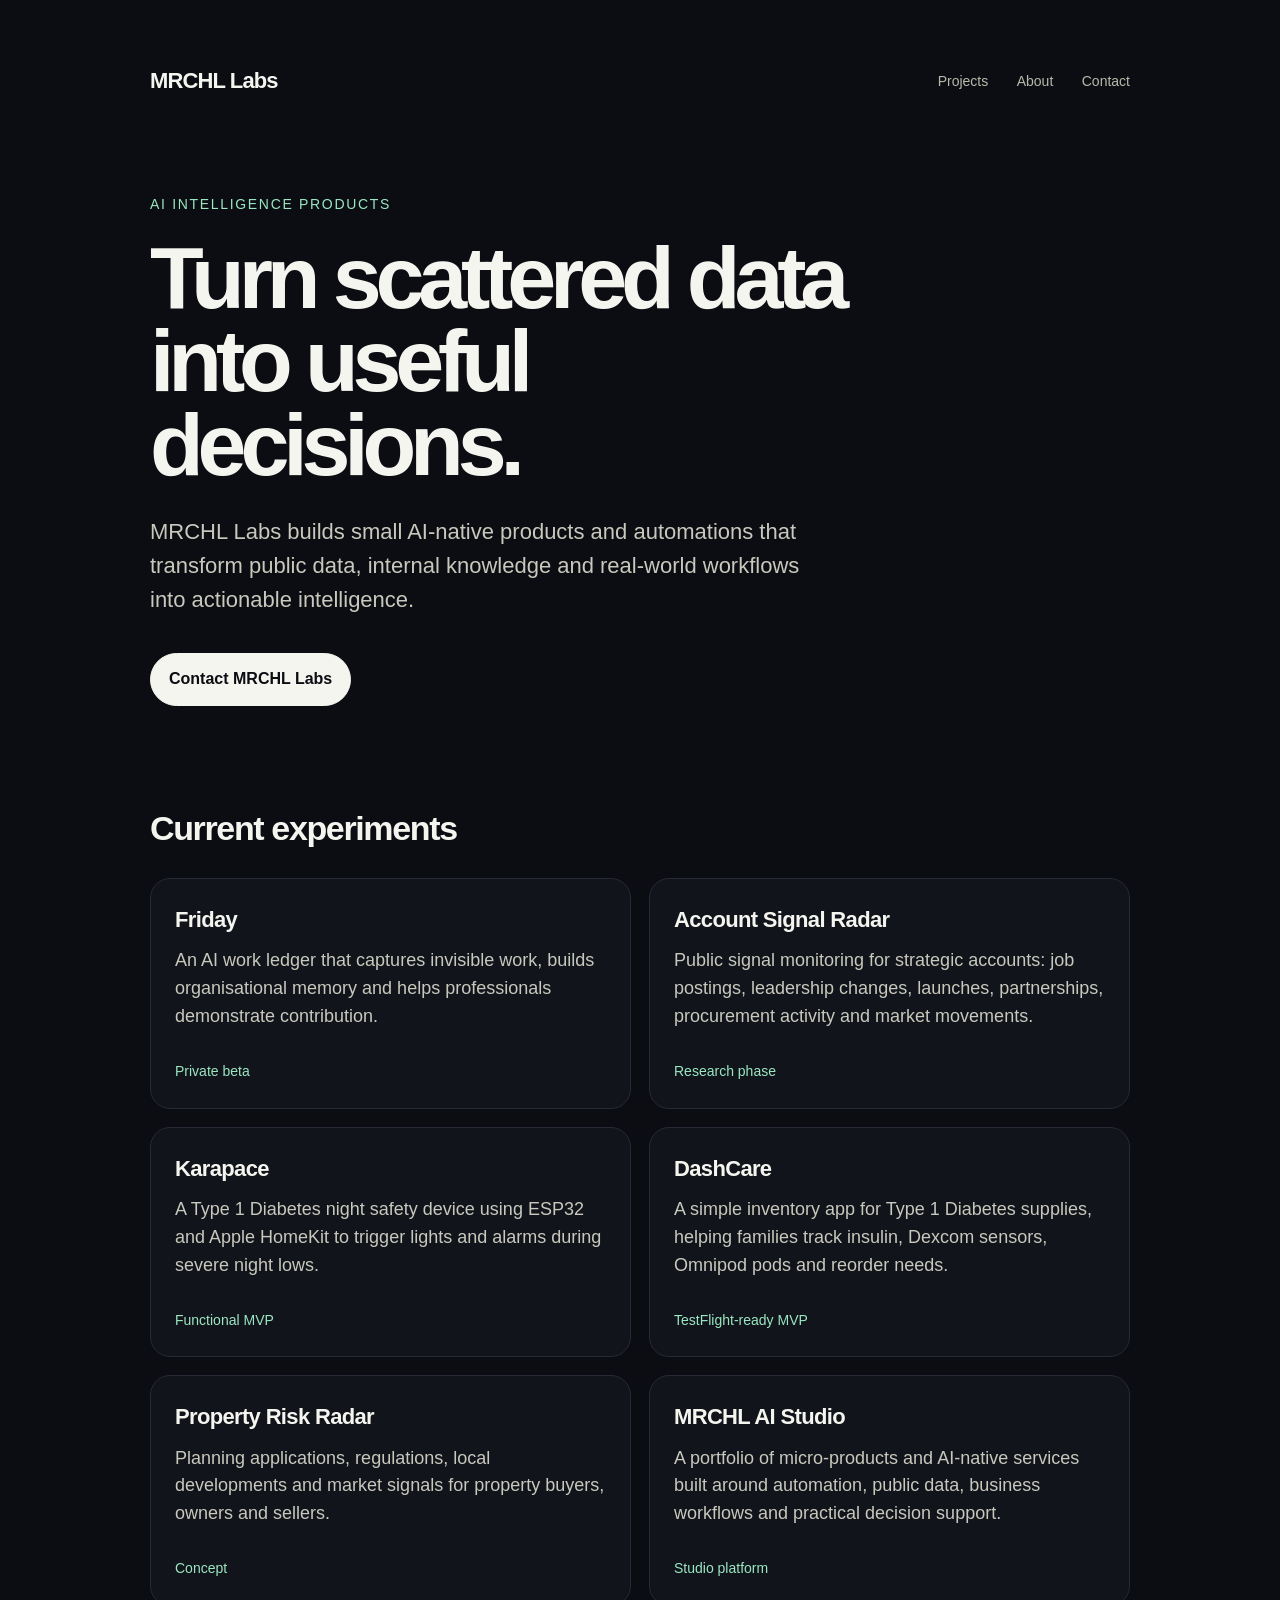
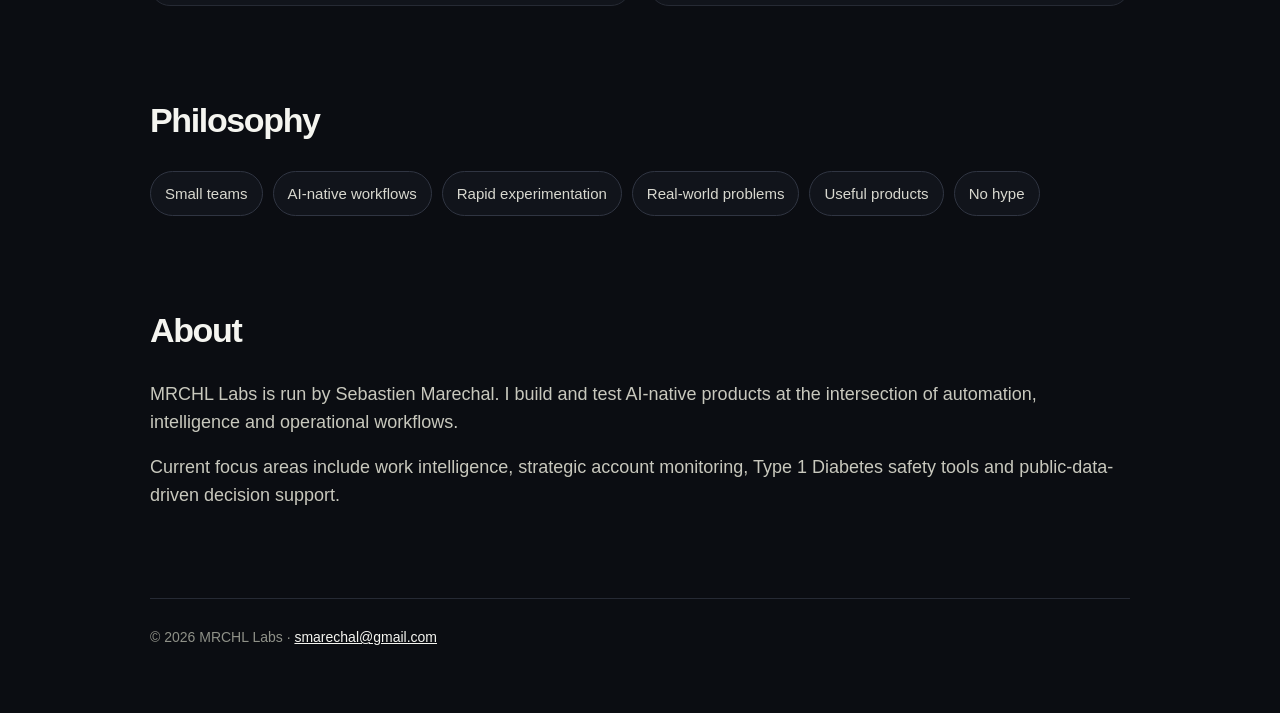
==== index.html @ 493e2cd8 "Initial MRCHL Labs landing page" ====
<!doctype html>
<html lang="en">
<head>
  <meta charset="utf-8" />
  <meta name="viewport" content="width=device-width, initial-scale=1" />
  <title>MRCHL Labs</title>
  <meta name="description" content="MRCHL Labs builds small AI intelligence products using automation, public data and real-world workflows." />
  <style>
    body {
      margin: 0;
      font-family: -apple-system, BlinkMacSystemFont, "Segoe UI", sans-serif;
      background: #0b0d12;
      color: #f5f5f0;
      line-height: 1.55;
    }
    main {
      max-width: 980px;
      margin: 0 auto;
      padding: 64px 24px;
    }
    header {
      display: flex;
      justify-content: space-between;
      align-items: center;
      margin-bottom: 96px;
    }
    .logo {
      font-weight: 700;
      letter-spacing: -0.04em;
      font-size: 22px;
    }
    nav a {
      color: #b8b8aa;
      margin-left: 24px;
      text-decoration: none;
      font-size: 14px;
    }
    .hero {
      max-width: 760px;
      margin-bottom: 96px;
    }
    .eyebrow {
      color: #9be7c2;
      font-size: 14px;
      margin-bottom: 20px;
      text-transform: uppercase;
      letter-spacing: 0.12em;
    }
    h1 {
      font-size: clamp(48px, 8vw, 88px);
      line-height: 0.95;
      letter-spacing: -0.07em;
      margin: 0 0 28px;
    }
    h2 {
      font-size: 34px;
      letter-spacing: -0.04em;
      margin: 0 0 24px;
    }
    h3 {
      margin: 0 0 10px;
      font-size: 22px;
      letter-spacing: -0.03em;
    }
    p {
      color: #c8c8bd;
      font-size: 18px;
      margin: 0 0 18px;
    }
    .hero p {
      font-size: 22px;
      max-width: 680px;
    }
    .cta {
      display: inline-block;
      margin-top: 18px;
      padding: 13px 18px;
      border: 1px solid #f5f5f0;
      color: #0b0d12;
      background: #f5f5f0;
      border-radius: 999px;
      text-decoration: none;
      font-weight: 600;
    }
    section {
      margin-bottom: 88px;
    }
    .grid {
      display: grid;
      grid-template-columns: repeat(2, minmax(0, 1fr));
      gap: 18px;
    }
    .card {
      border: 1px solid #262a34;
      background: #11141b;
      border-radius: 20px;
      padding: 24px;
    }
    .status {
      display: inline-block;
      margin-top: 12px;
      color: #9be7c2;
      font-size: 14px;
    }
    .philosophy {
      display: flex;
      flex-wrap: wrap;
      gap: 10px;
    }
    .pill {
      border: 1px solid #303542;
      border-radius: 999px;
      padding: 10px 14px;
      color: #d8d8cf;
      background: #11141b;
      font-size: 15px;
    }
    footer {
      border-top: 1px solid #262a34;
      padding-top: 28px;
      color: #8f9188;
      font-size: 14px;
    }
    a {
      color: #f5f5f0;
    }
    @media (max-width: 720px) {
      header {
        display: block;
        margin-bottom: 72px;
      }
      nav {
        margin-top: 16px;
      }
      nav a {
        margin-left: 0;
        margin-right: 18px;
      }
      .grid {
        grid-template-columns: 1fr;
      }
    }
  </style>
</head>

<body>
  <main>
    <header>
      <div class="logo">MRCHL Labs</div>
      <nav>
        <a href="#projects">Projects</a>
        <a href="#about">About</a>
        <a href="mailto:smarechal@gmail.com">Contact</a>
      </nav>
    </header>

    <section class="hero">
      <div class="eyebrow">AI intelligence products</div>
      <h1>Turn scattered data into useful decisions.</h1>
      <p>
        MRCHL Labs builds small AI-native products and automations that transform public data,
        internal knowledge and real-world workflows into actionable intelligence.
      </p>
      <a class="cta" href="mailto:smarechal@gmail.com">Contact MRCHL Labs</a>
    </section>

    <section id="projects">
      <h2>Current experiments</h2>
      <div class="grid">
        <div class="card">
          <h3>Friday</h3>
          <p>
            An AI work ledger that captures invisible work, builds organisational memory
            and helps professionals demonstrate contribution.
          </p>
          <span class="status">Private beta</span>
        </div>

        <div class="card">
          <h3>Account Signal Radar</h3>
          <p>
            Public signal monitoring for strategic accounts: job postings, leadership changes,
            launches, partnerships, procurement activity and market movements.
          </p>
          <span class="status">Research phase</span>
        </div>

        <div class="card">
          <h3>Karapace</h3>
          <p>
            A Type 1 Diabetes night safety device using ESP32 and Apple HomeKit to trigger
            lights and alarms during severe night lows.
          </p>
          <span class="status">Functional MVP</span>
        </div>

        <div class="card">
          <h3>DashCare</h3>
          <p>
            A simple inventory app for Type 1 Diabetes supplies, helping families track insulin,
            Dexcom sensors, Omnipod pods and reorder needs.
          </p>
          <span class="status">TestFlight-ready MVP</span>
        </div>

        <div class="card">
          <h3>Property Risk Radar</h3>
          <p>
            Planning applications, regulations, local developments and market signals for
            property buyers, owners and sellers.
          </p>
          <span class="status">Concept</span>
        </div>

        <div class="card">
          <h3>MRCHL AI Studio</h3>
          <p>
            A portfolio of micro-products and AI-native services built around automation,
            public data, business workflows and practical decision support.
          </p>
          <span class="status">Studio platform</span>
        </div>
      </div>
    </section>

    <section>
      <h2>Philosophy</h2>
      <div class="philosophy">
        <span class="pill">Small teams</span>
        <span class="pill">AI-native workflows</span>
        <span class="pill">Rapid experimentation</span>
        <span class="pill">Real-world problems</span>
        <span class="pill">Useful products</span>
        <span class="pill">No hype</span>
      </div>
    </section>

    <section id="about">
      <h2>About</h2>
      <p>
        MRCHL Labs is run by Sebastien Marechal. I build and test AI-native products at the
        intersection of automation, intelligence and operational workflows.
      </p>
      <p>
        Current focus areas include work intelligence, strategic account monitoring,
        Type 1 Diabetes safety tools and public-data-driven decision support.
      </p>
    </section>

    <footer>
      © 2026 MRCHL Labs · <a href="mailto:smarechal@gmail.com">smarechal@gmail.com</a>
    </footer>
  </main>
</body>
</html>
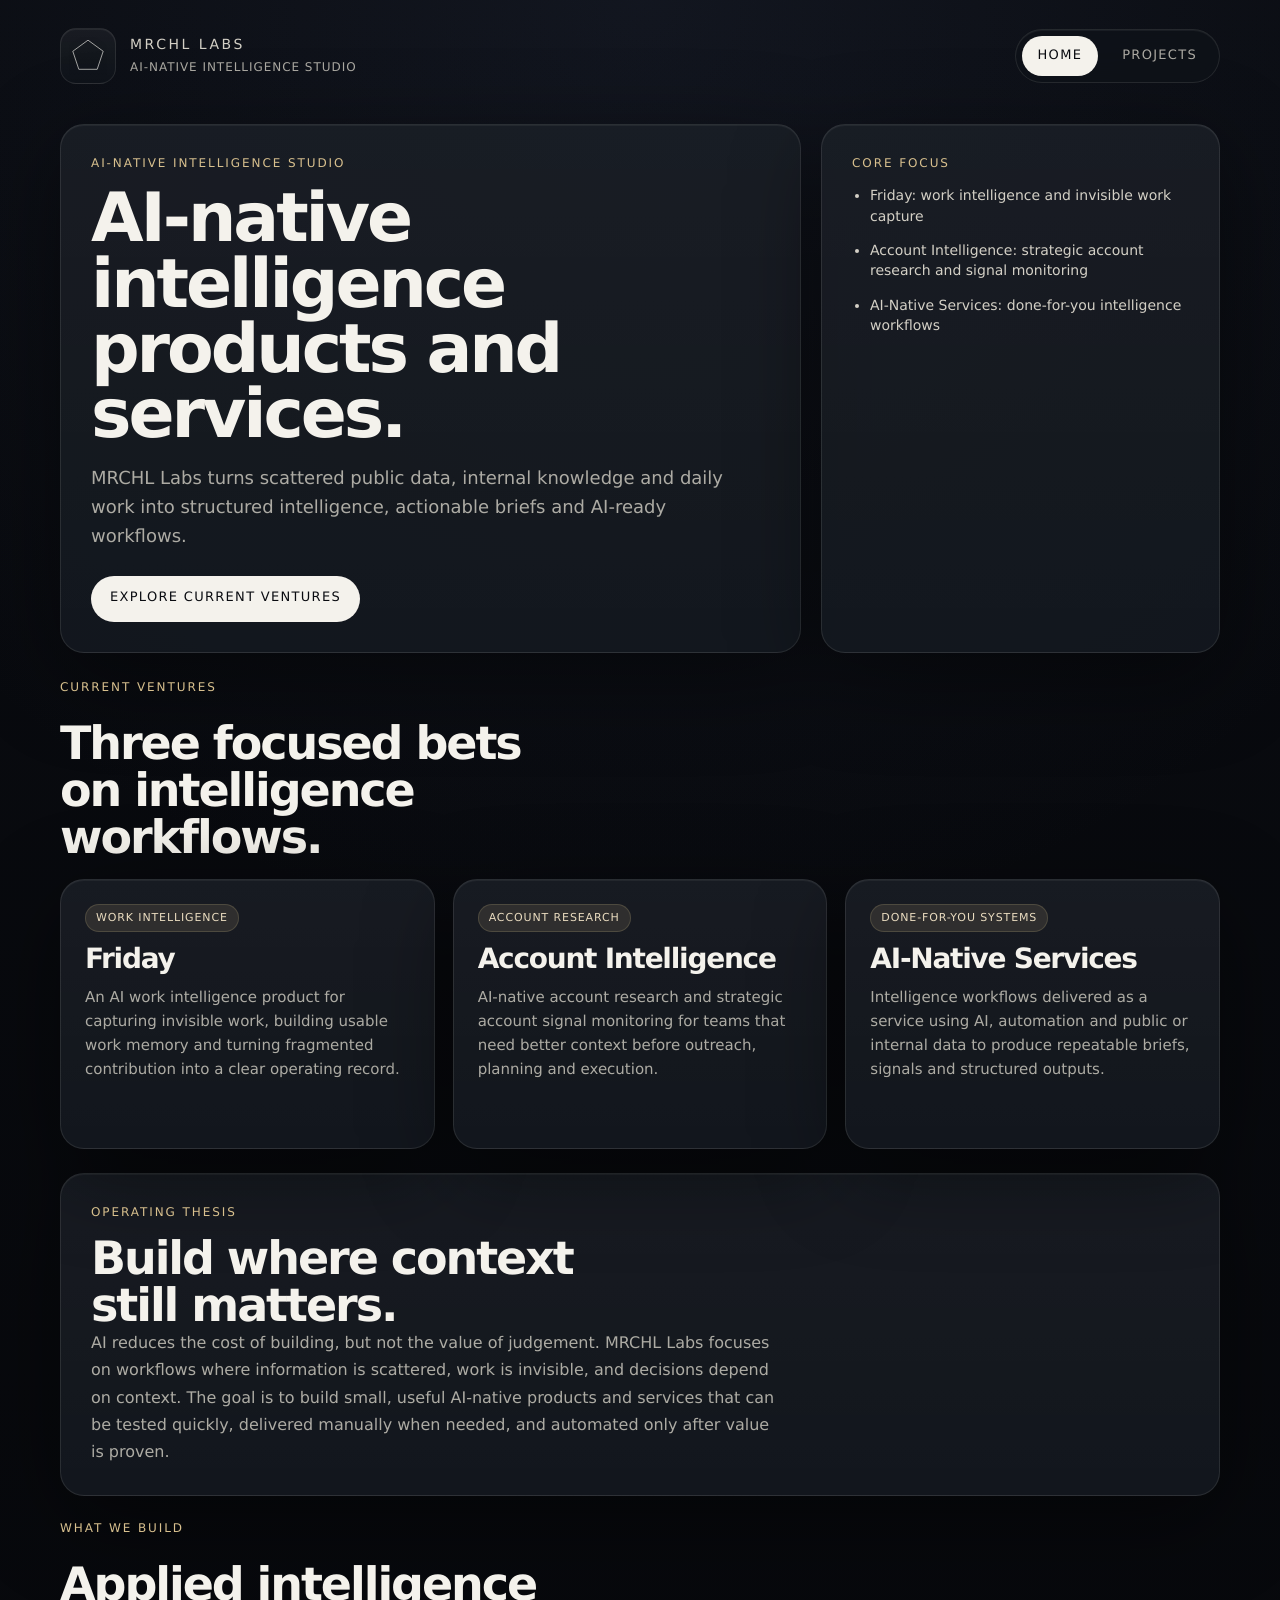
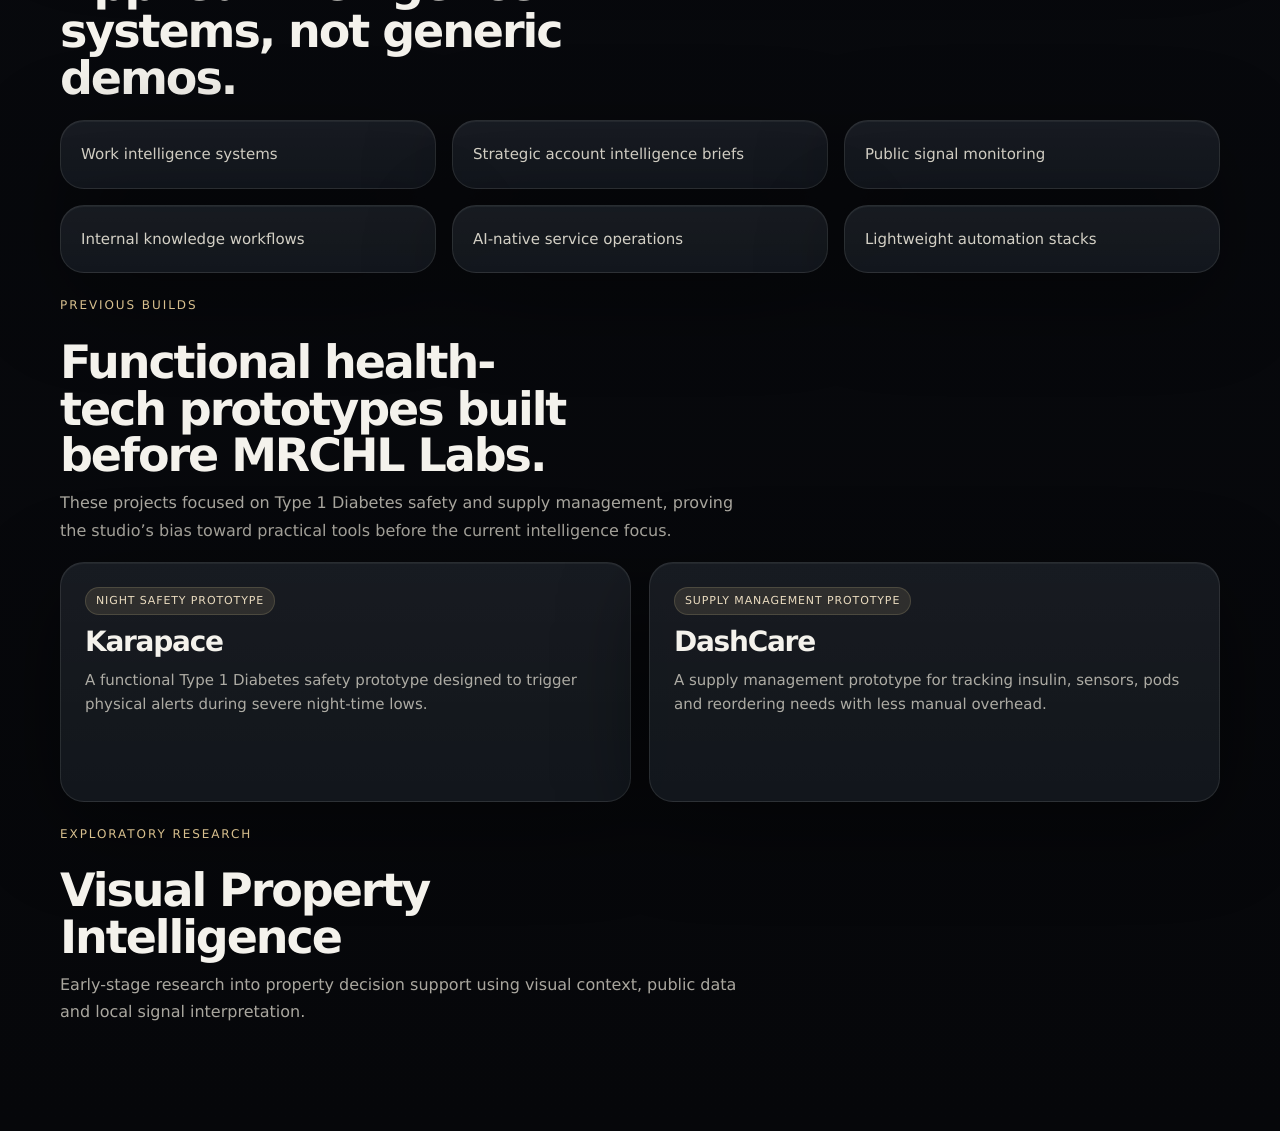
==== commit 2ba2a50f: "Reposition MRCHL Labs site" ====
--- a/index.html
+++ b/index.html
@@ -1,255 +1,183 @@
 <!doctype html>
 <html lang="en">
-<head>
-  <meta charset="utf-8" />
-  <meta name="viewport" content="width=device-width, initial-scale=1" />
-  <title>MRCHL Labs</title>
-  <meta name="description" content="MRCHL Labs builds small AI intelligence products using automation, public data and real-world workflows." />
-  <style>
-    body {
-      margin: 0;
-      font-family: -apple-system, BlinkMacSystemFont, "Segoe UI", sans-serif;
-      background: #0b0d12;
-      color: #f5f5f0;
-      line-height: 1.55;
-    }
-    main {
-      max-width: 980px;
-      margin: 0 auto;
-      padding: 64px 24px;
-    }
-    header {
-      display: flex;
-      justify-content: space-between;
-      align-items: center;
-      margin-bottom: 96px;
-    }
-    .logo {
-      font-weight: 700;
-      letter-spacing: -0.04em;
-      font-size: 22px;
-    }
-    nav a {
-      color: #b8b8aa;
-      margin-left: 24px;
-      text-decoration: none;
-      font-size: 14px;
-    }
-    .hero {
-      max-width: 760px;
-      margin-bottom: 96px;
-    }
-    .eyebrow {
-      color: #9be7c2;
-      font-size: 14px;
-      margin-bottom: 20px;
-      text-transform: uppercase;
-      letter-spacing: 0.12em;
-    }
-    h1 {
-      font-size: clamp(48px, 8vw, 88px);
-      line-height: 0.95;
-      letter-spacing: -0.07em;
-      margin: 0 0 28px;
-    }
-    h2 {
-      font-size: 34px;
-      letter-spacing: -0.04em;
-      margin: 0 0 24px;
-    }
-    h3 {
-      margin: 0 0 10px;
-      font-size: 22px;
-      letter-spacing: -0.03em;
-    }
-    p {
-      color: #c8c8bd;
-      font-size: 18px;
-      margin: 0 0 18px;
-    }
-    .hero p {
-      font-size: 22px;
-      max-width: 680px;
-    }
-    .cta {
-      display: inline-block;
-      margin-top: 18px;
-      padding: 13px 18px;
-      border: 1px solid #f5f5f0;
-      color: #0b0d12;
-      background: #f5f5f0;
-      border-radius: 999px;
-      text-decoration: none;
-      font-weight: 600;
-    }
-    section {
-      margin-bottom: 88px;
-    }
-    .grid {
-      display: grid;
-      grid-template-columns: repeat(2, minmax(0, 1fr));
-      gap: 18px;
-    }
-    .card {
-      border: 1px solid #262a34;
-      background: #11141b;
-      border-radius: 20px;
-      padding: 24px;
-    }
-    .status {
-      display: inline-block;
-      margin-top: 12px;
-      color: #9be7c2;
-      font-size: 14px;
-    }
-    .philosophy {
-      display: flex;
-      flex-wrap: wrap;
-      gap: 10px;
-    }
-    .pill {
-      border: 1px solid #303542;
-      border-radius: 999px;
-      padding: 10px 14px;
-      color: #d8d8cf;
-      background: #11141b;
-      font-size: 15px;
-    }
-    footer {
-      border-top: 1px solid #262a34;
-      padding-top: 28px;
-      color: #8f9188;
-      font-size: 14px;
-    }
-    a {
-      color: #f5f5f0;
-    }
-    @media (max-width: 720px) {
-      header {
-        display: block;
-        margin-bottom: 72px;
-      }
-      nav {
-        margin-top: 16px;
-      }
-      nav a {
-        margin-left: 0;
-        margin-right: 18px;
-      }
-      .grid {
-        grid-template-columns: 1fr;
-      }
-    }
-  </style>
-</head>
+  <head>
+    <meta charset="UTF-8" />
+    <meta name="viewport" content="width=device-width, initial-scale=1" />
+    <meta name="color-scheme" content="dark" />
+    <title>MRCHL Labs</title>
+    <meta
+      name="description"
+      content="MRCHL Labs is an AI-native intelligence studio building work intelligence products, account intelligence systems and done-for-you intelligence workflows."
+    />
+    <link rel="icon" href="data:image/svg+xml,%3Csvg xmlns='http://www.w3.org/2000/svg' viewBox='0 0 64 64'%3E%3Crect width='64' height='64' rx='16' fill='black'/%3E%3Cpath d='M32 10 L52 24 L44 50 L20 50 L12 24 Z' fill='white' opacity='.92'/%3E%3C/svg%3E" />
+    <link rel="stylesheet" href="./style.css" />
+  </head>
+  <body>
+    <div class="noise" aria-hidden="true"></div>
+    <main class="page-shell page-shell-home">
+      <header class="site-header">
+        <div class="brand-lockup">
+          <span class="brand-mark" aria-hidden="true">
+            <svg viewBox="0 0 120 120" fill="none" xmlns="http://www.w3.org/2000/svg">
+              <path
+                d="M60 10 L108 45 L89 102 L31 102 L12 45 Z"
+                class="pentagon-stroke"
+              />
+            </svg>
+          </span>
+          <div>
+            <p class="site-title">MRCHL Labs</p>
+            <p class="site-subtitle">AI-Native Intelligence Studio</p>
+          </div>
+        </div>
+        <nav class="site-nav" aria-label="Primary">
+          <a class="nav-link is-active" href="/">Home</a>
+          <a class="nav-link" href="/projects/">Projects</a>
+        </nav>
+      </header>
 
-<body>
-  <main>
-    <header>
-      <div class="logo">MRCHL Labs</div>
-      <nav>
-        <a href="#projects">Projects</a>
-        <a href="#about">About</a>
-        <a href="mailto:smarechal@gmail.com">Contact</a>
-      </nav>
-    </header>
-
-    <section class="hero">
-      <div class="eyebrow">AI intelligence products</div>
-      <h1>Turn scattered data into useful decisions.</h1>
-      <p>
-        MRCHL Labs builds small AI-native products and automations that transform public data,
-        internal knowledge and real-world workflows into actionable intelligence.
-      </p>
-      <a class="cta" href="mailto:smarechal@gmail.com">Contact MRCHL Labs</a>
-    </section>
-
-    <section id="projects">
-      <h2>Current experiments</h2>
-      <div class="grid">
-        <div class="card">
-          <h3>Friday</h3>
-          <p>
-            An AI work ledger that captures invisible work, builds organisational memory
-            and helps professionals demonstrate contribution.
+      <section class="hero" aria-labelledby="hero-title">
+        <div class="hero-panel">
+          <p class="eyebrow">AI-Native Intelligence Studio</p>
+          <h1 class="hero-title hero-title-home" id="hero-title">
+            AI-native intelligence products and services.
+          </h1>
+          <p class="hero-copy hero-copy-home">
+            MRCHL Labs turns scattered public data, internal knowledge and daily work into
+            structured intelligence, actionable briefs and AI-ready workflows.
           </p>
-          <span class="status">Private beta</span>
+          <div class="hero-actions">
+            <a class="button button-inline" href="#ventures">Explore current ventures</a>
+          </div>
         </div>
 
-        <div class="card">
-          <h3>Account Signal Radar</h3>
-          <p>
-            Public signal monitoring for strategic accounts: job postings, leadership changes,
-            launches, partnerships, procurement activity and market movements.
-          </p>
-          <span class="status">Research phase</span>
+        <aside class="hero-sidecard" aria-label="Core focus">
+          <p class="eyebrow">Core Focus</p>
+          <ul class="signal-list">
+            <li>Friday: work intelligence and invisible work capture</li>
+            <li>Account Intelligence: strategic account research and signal monitoring</li>
+            <li>AI-Native Services: done-for-you intelligence workflows</li>
+          </ul>
+        </aside>
+      </section>
+
+      <section class="content-section" id="ventures" aria-labelledby="ventures-title">
+        <div class="section-heading">
+          <p class="eyebrow">Current ventures</p>
+          <h2 class="section-title" id="ventures-title">Three focused bets on intelligence workflows.</h2>
         </div>
 
-        <div class="card">
-          <h3>Karapace</h3>
-          <p>
-            A Type 1 Diabetes night safety device using ESP32 and Apple HomeKit to trigger
-            lights and alarms during severe night lows.
+        <div class="projects-grid projects-grid-main">
+          <article class="project-card project-card-featured">
+            <div class="project-head">
+              <span class="project-tag">Work Intelligence</span>
+              <h3 class="project-title">Friday</h3>
+              <p class="project-copy">
+                An AI work intelligence product for capturing invisible work, building usable work
+                memory and turning fragmented contribution into a clear operating record.
+              </p>
+            </div>
+          </article>
+
+          <article class="project-card project-card-featured">
+            <div class="project-head">
+              <span class="project-tag">Account Research</span>
+              <h3 class="project-title">Account Intelligence</h3>
+              <p class="project-copy">
+                AI-native account research and strategic account signal monitoring for teams that
+                need better context before outreach, planning and execution.
+              </p>
+            </div>
+          </article>
+
+          <article class="project-card project-card-featured">
+            <div class="project-head">
+              <span class="project-tag">Done-For-You Systems</span>
+              <h3 class="project-title">AI-Native Services</h3>
+              <p class="project-copy">
+                Intelligence workflows delivered as a service using AI, automation and public or
+                internal data to produce repeatable briefs, signals and structured outputs.
+              </p>
+            </div>
+          </article>
+        </div>
+      </section>
+
+      <section class="content-section" aria-labelledby="thesis-title">
+        <div class="hero-card narrative-card">
+          <p class="eyebrow">Operating thesis</p>
+          <h2 class="section-title" id="thesis-title">Build where context still matters.</h2>
+          <p class="long-copy">
+            AI reduces the cost of building, but not the value of judgement. MRCHL Labs focuses on
+            workflows where information is scattered, work is invisible, and decisions depend on
+            context. The goal is to build small, useful AI-native products and services that can be
+            tested quickly, delivered manually when needed, and automated only after value is
+            proven.
           </p>
-          <span class="status">Functional MVP</span>
+        </div>
+      </section>
+
+      <section class="content-section" aria-labelledby="build-title">
+        <div class="section-heading">
+          <p class="eyebrow">What we build</p>
+          <h2 class="section-title" id="build-title">Applied intelligence systems, not generic demos.</h2>
         </div>
 
-        <div class="card">
-          <h3>DashCare</h3>
-          <p>
-            A simple inventory app for Type 1 Diabetes supplies, helping families track insulin,
-            Dexcom sensors, Omnipod pods and reorder needs.
+        <div class="capability-grid">
+          <div class="capability-card">Work intelligence systems</div>
+          <div class="capability-card">Strategic account intelligence briefs</div>
+          <div class="capability-card">Public signal monitoring</div>
+          <div class="capability-card">Internal knowledge workflows</div>
+          <div class="capability-card">AI-native service operations</div>
+          <div class="capability-card">Lightweight automation stacks</div>
+        </div>
+      </section>
+
+      <section class="content-section" aria-labelledby="previous-title">
+        <div class="section-heading">
+          <p class="eyebrow">Previous builds</p>
+          <h2 class="section-title" id="previous-title">Functional health-tech prototypes built before MRCHL Labs.</h2>
+          <p class="section-copy">
+            These projects focused on Type 1 Diabetes safety and supply management, proving the
+            studio’s bias toward practical tools before the current intelligence focus.
           </p>
-          <span class="status">TestFlight-ready MVP</span>
         </div>
 
-        <div class="card">
-          <h3>Property Risk Radar</h3>
-          <p>
-            Planning applications, regulations, local developments and market signals for
-            property buyers, owners and sellers.
+        <div class="projects-grid projects-grid-secondary">
+          <article class="project-card">
+            <div class="project-head">
+              <span class="project-tag">Night Safety Prototype</span>
+              <h3 class="project-title">Karapace</h3>
+              <p class="project-copy">
+                A functional Type 1 Diabetes safety prototype designed to trigger physical alerts
+                during severe night-time lows.
+              </p>
+            </div>
+          </article>
+
+          <article class="project-card">
+            <div class="project-head">
+              <span class="project-tag">Supply Management Prototype</span>
+              <h3 class="project-title">DashCare</h3>
+              <p class="project-copy">
+                A supply management prototype for tracking insulin, sensors, pods and reordering
+                needs with less manual overhead.
+              </p>
+            </div>
+          </article>
+        </div>
+      </section>
+
+      <section class="content-section" aria-labelledby="research-title">
+        <div class="section-heading">
+          <p class="eyebrow">Exploratory research</p>
+          <h2 class="section-title" id="research-title">Visual Property Intelligence</h2>
+          <p class="section-copy">
+            Early-stage research into property decision support using visual context, public data
+            and local signal interpretation.
           </p>
-          <span class="status">Concept</span>
         </div>
-
-        <div class="card">
-          <h3>MRCHL AI Studio</h3>
-          <p>
-            A portfolio of micro-products and AI-native services built around automation,
-            public data, business workflows and practical decision support.
-          </p>
-          <span class="status">Studio platform</span>
-        </div>
-      </div>
-    </section>
-
-    <section>
-      <h2>Philosophy</h2>
-      <div class="philosophy">
-        <span class="pill">Small teams</span>
-        <span class="pill">AI-native workflows</span>
-        <span class="pill">Rapid experimentation</span>
-        <span class="pill">Real-world problems</span>
-        <span class="pill">Useful products</span>
-        <span class="pill">No hype</span>
-      </div>
-    </section>
-
-    <section id="about">
-      <h2>About</h2>
-      <p>
-        MRCHL Labs is run by Sebastien Marechal. I build and test AI-native products at the
-        intersection of automation, intelligence and operational workflows.
-      </p>
-      <p>
-        Current focus areas include work intelligence, strategic account monitoring,
-        Type 1 Diabetes safety tools and public-data-driven decision support.
-      </p>
-    </section>
-
-    <footer>
-      © 2026 MRCHL Labs · <a href="mailto:smarechal@gmail.com">smarechal@gmail.com</a>
-    </footer>
-  </main>
-</body>
+      </section>
+    </main>
+  </body>
 </html>
--- a/style.css
+++ b/style.css
@@ -0,0 +1,490 @@
+:root {
+  --bg: #06070a;
+  --bg-soft: #0d1016;
+  --panel: rgba(17, 21, 29, 0.82);
+  --panel-strong: rgba(19, 24, 33, 0.96);
+  --panel-alt: rgba(11, 14, 21, 0.72);
+  --fg: #f4f2ec;
+  --muted: rgba(233, 228, 216, 0.72);
+  --muted-strong: rgba(233, 228, 216, 0.9);
+  --hairline: rgba(244, 242, 236, 0.1);
+  --hairline-strong: rgba(244, 242, 236, 0.18);
+  --accent: #d8c08e;
+  --accent-soft: rgba(216, 192, 142, 0.12);
+  --shadow: 0 24px 90px rgba(0, 0, 0, 0.45);
+  --focus: 0 0 0 4px rgba(216, 192, 142, 0.18);
+  --radius: 24px;
+}
+
+*,
+*::before,
+*::after {
+  box-sizing: border-box;
+}
+
+html,
+body {
+  min-height: 100%;
+}
+
+body {
+  margin: 0;
+  color: var(--fg);
+  background:
+    radial-gradient(circle at top, rgba(66, 79, 112, 0.16), transparent 34%),
+    linear-gradient(180deg, #090b10 0%, #06070a 100%);
+  font-family: ui-sans-serif, system-ui, -apple-system, BlinkMacSystemFont, "Segoe UI",
+    sans-serif;
+  line-height: 1.45;
+  -webkit-font-smoothing: antialiased;
+  -moz-osx-font-smoothing: grayscale;
+  text-rendering: geometricPrecision;
+}
+
+a {
+  color: inherit;
+  text-decoration: none;
+}
+
+.noise {
+  position: fixed;
+  inset: 0;
+  pointer-events: none;
+  opacity: 0.05;
+  mix-blend-mode: soft-light;
+  background-image: url("data:image/svg+xml,%3Csvg xmlns='http://www.w3.org/2000/svg' width='180' height='180'%3E%3Cfilter id='n'%3E%3CfeTurbulence type='fractalNoise' baseFrequency='.72' numOctaves='3' stitchTiles='stitch'/%3E%3C/filter%3E%3Crect width='180' height='180' filter='url(%23n)' opacity='.55'/%3E%3C/svg%3E");
+}
+
+.page-shell {
+  position: relative;
+  width: min(1160px, calc(100% - 40px));
+  margin: 0 auto;
+  padding: 28px 0 64px;
+}
+
+.page-shell-home {
+  padding-bottom: 88px;
+}
+
+.page-shell-404 {
+  min-height: 100vh;
+}
+
+.site-header {
+  display: flex;
+  align-items: center;
+  justify-content: space-between;
+  gap: 20px;
+  margin-bottom: 40px;
+}
+
+.brand-lockup {
+  display: flex;
+  align-items: center;
+  gap: 14px;
+}
+
+.brand-mark {
+  width: 56px;
+  height: 56px;
+  display: grid;
+  place-items: center;
+  border-radius: 16px;
+  border: 1px solid var(--hairline);
+  background:
+    linear-gradient(180deg, rgba(255, 255, 255, 0.06), rgba(255, 255, 255, 0.02)),
+    var(--panel-alt);
+  box-shadow: inset 0 1px 0 rgba(255, 255, 255, 0.06);
+}
+
+.brand-mark svg {
+  width: 38px;
+  height: 38px;
+}
+
+.pentagon-stroke {
+  stroke: rgba(244, 242, 236, 0.92);
+  stroke-width: 2.2;
+  stroke-linejoin: round;
+  filter: drop-shadow(0 12px 26px rgba(0, 0, 0, 0.18));
+}
+
+.site-title,
+.site-subtitle {
+  margin: 0;
+}
+
+.site-title {
+  font-size: 14px;
+  letter-spacing: 0.18em;
+  text-transform: uppercase;
+  color: var(--muted-strong);
+}
+
+.site-subtitle {
+  margin-top: 4px;
+  color: var(--muted);
+  font-size: 12px;
+  letter-spacing: 0.08em;
+  text-transform: uppercase;
+}
+
+.site-nav {
+  display: inline-flex;
+  align-items: center;
+  gap: 8px;
+  padding: 6px;
+  border: 1px solid var(--hairline);
+  border-radius: 999px;
+  background: rgba(15, 18, 25, 0.78);
+  backdrop-filter: blur(14px);
+  box-shadow: inset 0 1px 0 rgba(255, 255, 255, 0.05);
+}
+
+.nav-link {
+  display: inline-flex;
+  align-items: center;
+  justify-content: center;
+  min-height: 40px;
+  padding: 0 16px;
+  border-radius: 999px;
+  color: var(--muted);
+  font-size: 13px;
+  letter-spacing: 0.1em;
+  text-transform: uppercase;
+  transition:
+    background 180ms ease,
+    color 180ms ease,
+    border-color 180ms ease;
+}
+
+.nav-link:hover,
+.nav-link:focus-visible {
+  color: var(--fg);
+  background: rgba(255, 255, 255, 0.06);
+  outline: none;
+}
+
+.nav-link.is-active {
+  color: #090b10;
+  background: var(--fg);
+}
+
+.hero {
+  display: grid;
+  grid-template-columns: minmax(0, 1.3fr) minmax(280px, 0.7fr);
+  gap: 20px;
+  align-items: stretch;
+  margin-bottom: 26px;
+}
+
+.hero-404 {
+  grid-template-columns: minmax(0, 760px);
+}
+
+.hero-panel,
+.hero-sidecard,
+.project-card,
+.narrative-card,
+.capability-card {
+  border: 1px solid var(--hairline);
+  border-radius: var(--radius);
+  background:
+    linear-gradient(180deg, rgba(255, 255, 255, 0.04), rgba(255, 255, 255, 0.015)),
+    var(--panel);
+  box-shadow:
+    inset 0 1px 0 rgba(255, 255, 255, 0.05),
+    var(--shadow);
+}
+
+.hero-panel,
+.hero-sidecard,
+.narrative-card {
+  padding: 30px;
+}
+
+.hero-panel-projects {
+  padding: 34px 32px;
+}
+
+.eyebrow {
+  margin: 0 0 14px;
+  color: var(--accent);
+  font-size: 12px;
+  letter-spacing: 0.16em;
+  text-transform: uppercase;
+}
+
+.hero-title,
+.section-title,
+.project-title {
+  margin: 0;
+  letter-spacing: -0.045em;
+}
+
+.hero-title {
+  font-size: clamp(34px, 6vw, 68px);
+  line-height: 0.96;
+  max-width: 12ch;
+}
+
+.hero-title-home {
+  max-width: 10ch;
+}
+
+.hero-copy,
+.project-copy,
+.section-copy,
+.long-copy {
+  color: var(--muted);
+}
+
+.hero-copy {
+  margin: 18px 0 0;
+  max-width: 62ch;
+  font-size: 18px;
+  line-height: 1.6;
+}
+
+.hero-copy-home {
+  max-width: 58ch;
+}
+
+.hero-actions {
+  display: flex;
+  flex-wrap: wrap;
+  gap: 12px;
+  margin-top: 24px;
+}
+
+.button {
+  display: inline-flex;
+  align-items: center;
+  justify-content: center;
+  min-height: 46px;
+  padding: 0 18px;
+  border: 1px solid rgba(244, 242, 236, 0.14);
+  border-radius: 999px;
+  background: var(--fg);
+  color: #090b10;
+  font-size: 13px;
+  letter-spacing: 0.1em;
+  text-transform: uppercase;
+  transition:
+    transform 180ms ease,
+    box-shadow 180ms ease,
+    background 180ms ease;
+}
+
+.button:hover,
+.button:focus-visible {
+  background: #ffffff;
+  box-shadow: var(--focus);
+  outline: none;
+}
+
+.button:active {
+  transform: translateY(1px);
+}
+
+.button-inline {
+  width: auto;
+}
+
+.signal-list {
+  margin: 0;
+  padding-left: 18px;
+  display: grid;
+  gap: 14px;
+  color: var(--muted-strong);
+  font-size: 14px;
+}
+
+.content-section {
+  margin-top: 24px;
+}
+
+.section-heading {
+  display: grid;
+  gap: 10px;
+  margin-bottom: 18px;
+}
+
+.section-title {
+  font-size: clamp(30px, 4vw, 46px);
+  line-height: 1.02;
+  max-width: 16ch;
+}
+
+.section-copy,
+.long-copy {
+  margin: 0;
+  max-width: 68ch;
+  font-size: 16px;
+  line-height: 1.7;
+}
+
+.projects-layout {
+  display: grid;
+  gap: 22px;
+}
+
+.projects-grid {
+  display: grid;
+  grid-template-columns: repeat(3, minmax(0, 1fr));
+  gap: 18px;
+}
+
+.projects-grid-secondary {
+  grid-template-columns: repeat(2, minmax(0, 1fr));
+}
+
+.project-card {
+  display: grid;
+  align-content: start;
+  min-height: 240px;
+  padding: 24px;
+  transition:
+    transform 180ms ease,
+    border-color 180ms ease,
+    background 180ms ease;
+}
+
+.project-card:hover {
+  transform: translateY(-2px);
+  border-color: var(--hairline-strong);
+  background:
+    linear-gradient(180deg, rgba(255, 255, 255, 0.06), rgba(255, 255, 255, 0.02)),
+    var(--panel-strong);
+}
+
+.project-card-featured {
+  min-height: 270px;
+}
+
+.project-head {
+  display: grid;
+  gap: 12px;
+}
+
+.project-title {
+  font-size: 28px;
+  line-height: 1.04;
+}
+
+.project-copy {
+  margin: 0;
+  font-size: 15px;
+  line-height: 1.6;
+}
+
+.project-tag {
+  display: inline-flex;
+  width: fit-content;
+  align-items: center;
+  min-height: 28px;
+  padding: 0 10px;
+  border-radius: 999px;
+  border: 1px solid rgba(216, 192, 142, 0.18);
+  background: var(--accent-soft);
+  color: #eadcc0;
+  font-size: 11px;
+  letter-spacing: 0.08em;
+  text-transform: uppercase;
+}
+
+.capability-grid {
+  display: grid;
+  grid-template-columns: repeat(3, minmax(0, 1fr));
+  gap: 16px;
+}
+
+.capability-card {
+  padding: 22px 20px;
+  color: var(--muted-strong);
+  font-size: 15px;
+  line-height: 1.5;
+}
+
+@media (max-width: 980px) {
+  .hero,
+  .projects-grid,
+  .capability-grid,
+  .projects-grid-secondary {
+    grid-template-columns: repeat(2, minmax(0, 1fr));
+  }
+
+  .hero {
+    align-items: start;
+  }
+
+  .hero-panel {
+    grid-column: 1 / -1;
+  }
+
+  .hero-sidecard {
+    grid-column: 1 / -1;
+  }
+}
+
+@media (max-width: 720px) {
+  .page-shell {
+    width: min(100% - 24px, 1160px);
+    padding-top: 20px;
+    padding-bottom: 40px;
+  }
+
+  .site-header {
+    flex-direction: column;
+    align-items: stretch;
+    margin-bottom: 24px;
+  }
+
+  .site-nav {
+    justify-content: center;
+  }
+
+  .hero,
+  .projects-grid,
+  .projects-grid-secondary,
+  .capability-grid {
+    grid-template-columns: 1fr;
+  }
+
+  .hero-panel,
+  .hero-sidecard,
+  .project-card,
+  .narrative-card,
+  .capability-card {
+    padding: 22px;
+  }
+
+  .hero-title {
+    max-width: none;
+    font-size: clamp(32px, 10vw, 46px);
+  }
+
+  .section-title {
+    max-width: none;
+    font-size: clamp(28px, 8vw, 38px);
+  }
+
+  .hero-copy,
+  .section-copy,
+  .long-copy {
+    font-size: 15px;
+  }
+}
+
+@media (prefers-reduced-motion: reduce) {
+  .nav-link,
+  .button,
+  .project-card {
+    transition: none;
+  }
+
+  .button:active,
+  .project-card:hover {
+    transform: none;
+  }
+}
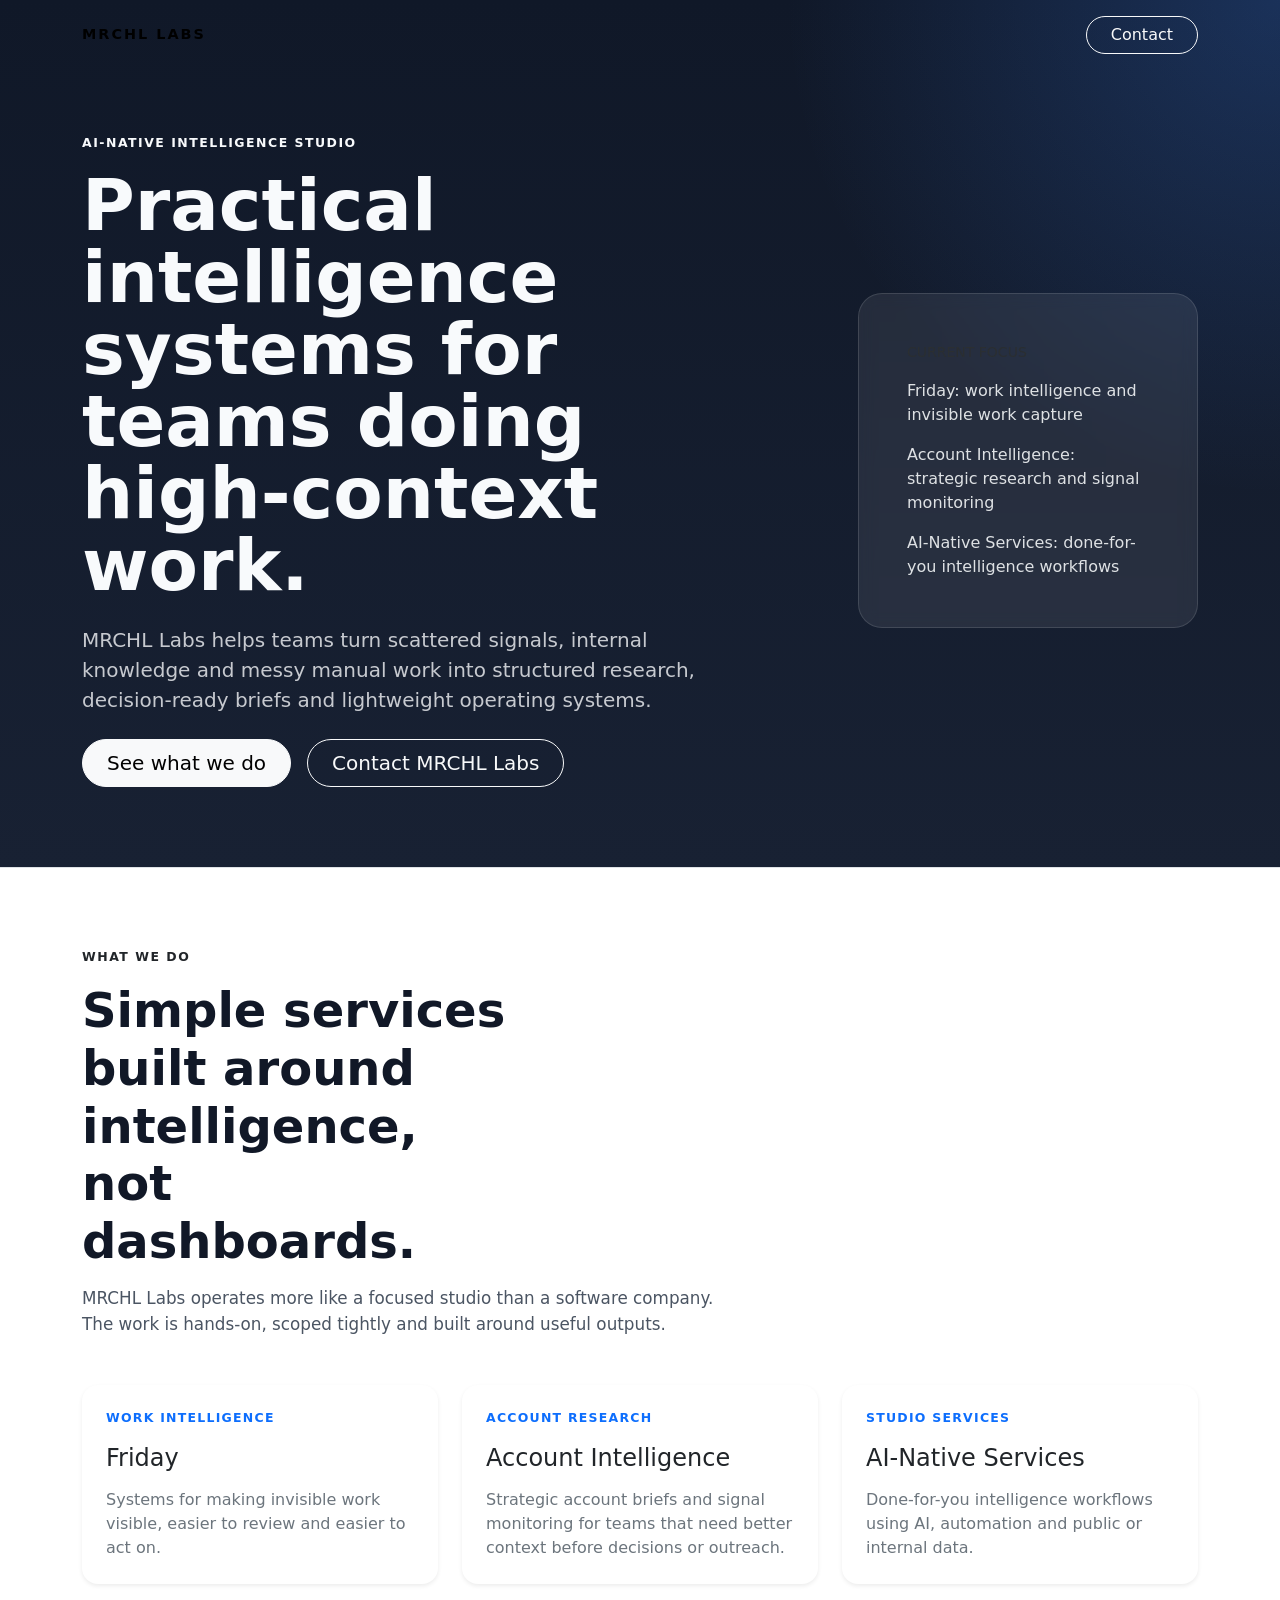
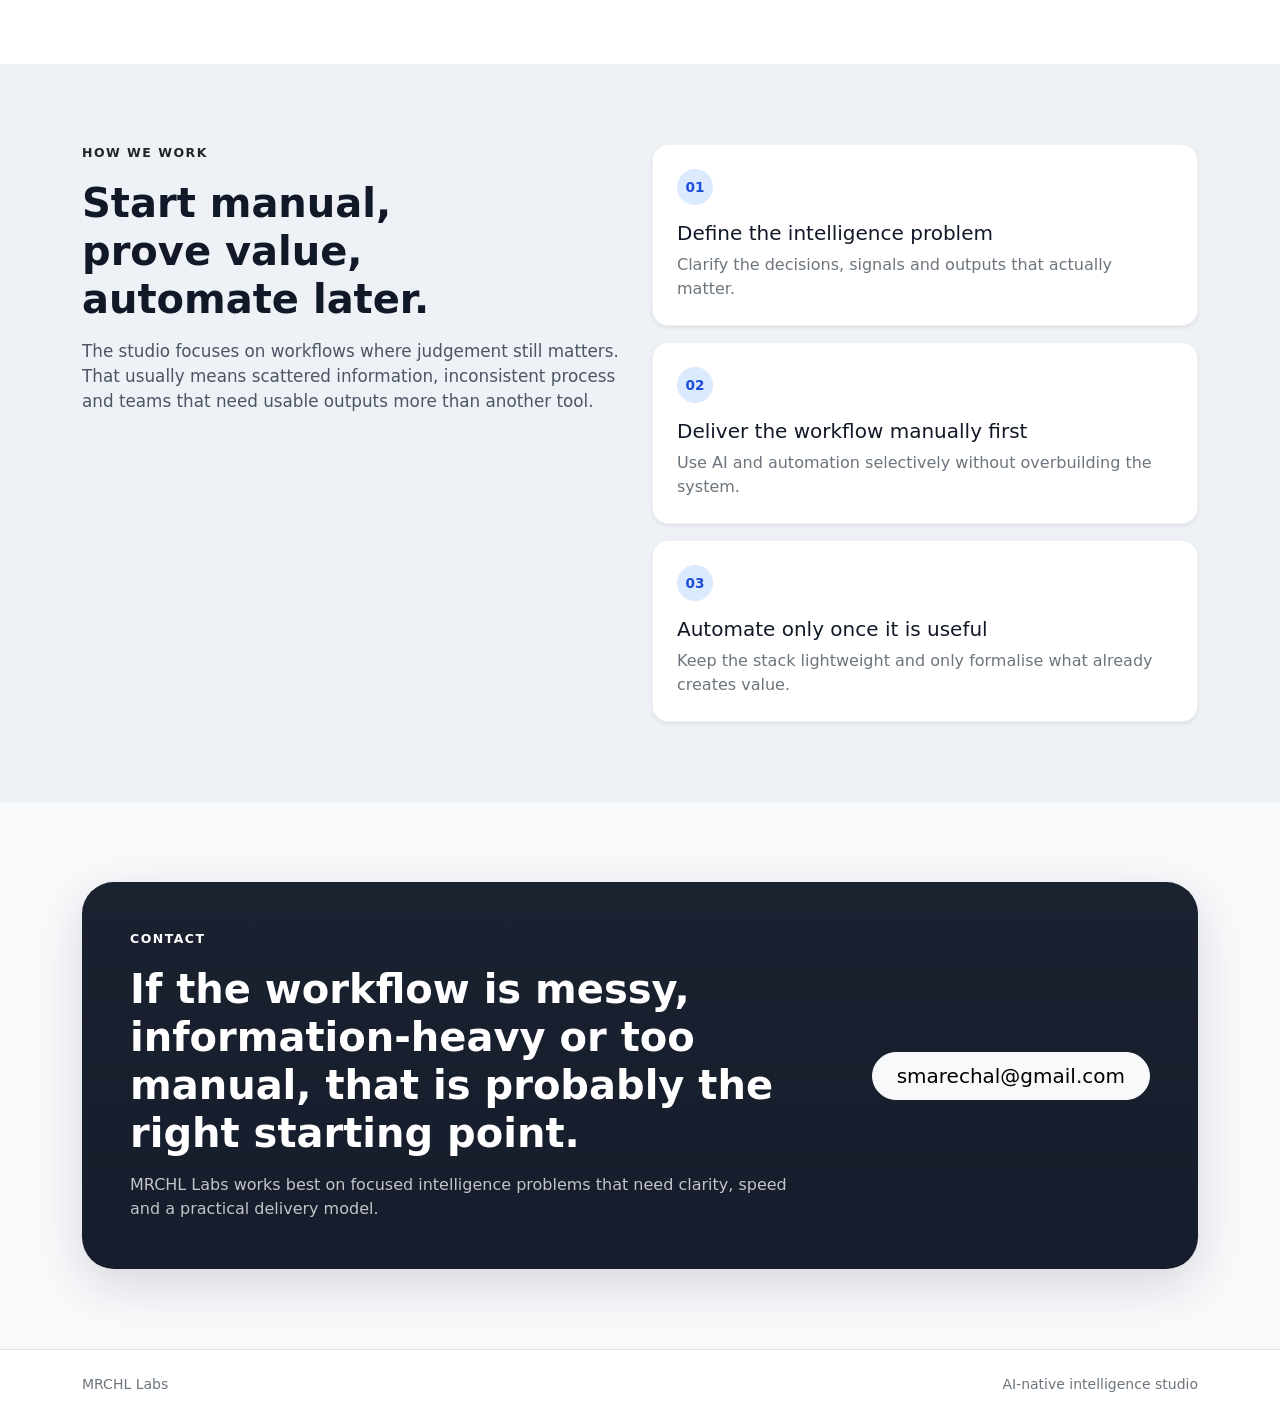
==== commit f5780697: "Simplify site with Bootstrap homepage" ====
--- a/index.html
+++ b/index.html
@@ -3,181 +3,187 @@
   <head>
     <meta charset="UTF-8" />
     <meta name="viewport" content="width=device-width, initial-scale=1" />
-    <meta name="color-scheme" content="dark" />
     <title>MRCHL Labs</title>
     <meta
       name="description"
-      content="MRCHL Labs is an AI-native intelligence studio building work intelligence products, account intelligence systems and done-for-you intelligence workflows."
+      content="MRCHL Labs is an AI-native intelligence studio designing practical intelligence workflows, strategic research and lightweight automation systems."
     />
-    <link rel="icon" href="data:image/svg+xml,%3Csvg xmlns='http://www.w3.org/2000/svg' viewBox='0 0 64 64'%3E%3Crect width='64' height='64' rx='16' fill='black'/%3E%3Cpath d='M32 10 L52 24 L44 50 L20 50 L12 24 Z' fill='white' opacity='.92'/%3E%3C/svg%3E" />
+    <link
+      rel="stylesheet"
+      href="https://cdn.jsdelivr.net/npm/bootstrap@5.3.8/dist/css/bootstrap.min.css"
+      integrity="sha384-sRIl4kxILFvY47J16cr9ZwB07vP4J8+LH7qKQnuqkuIAvNWLzeN8tE5YBujZqJLB"
+      crossorigin="anonymous"
+    />
     <link rel="stylesheet" href="./style.css" />
   </head>
   <body>
-    <div class="noise" aria-hidden="true"></div>
-    <main class="page-shell page-shell-home">
-      <header class="site-header">
-        <div class="brand-lockup">
-          <span class="brand-mark" aria-hidden="true">
-            <svg viewBox="0 0 120 120" fill="none" xmlns="http://www.w3.org/2000/svg">
-              <path
-                d="M60 10 L108 45 L89 102 L31 102 L12 45 Z"
-                class="pentagon-stroke"
-              />
-            </svg>
-          </span>
-          <div>
-            <p class="site-title">MRCHL Labs</p>
-            <p class="site-subtitle">AI-Native Intelligence Studio</p>
+    <header class="hero-shell border-bottom">
+      <nav class="navbar navbar-expand-lg py-3">
+        <div class="container">
+          <a class="navbar-brand fw-semibold text-uppercase brand-wordmark" href="/">MRCHL Labs</a>
+          <a class="btn btn-outline-light rounded-pill px-4 d-none d-lg-inline-flex" href="mailto:smarechal@gmail.com">
+            Contact
+          </a>
+        </div>
+      </nav>
+
+      <section class="container hero-block">
+        <div class="row align-items-center g-5">
+          <div class="col-12 col-lg-8">
+            <p class="eyebrow mb-3">AI-native intelligence studio</p>
+            <h1 class="display-2 fw-semibold lh-1 mb-4 hero-title">
+              Practical intelligence systems for teams doing high-context work.
+            </h1>
+            <p class="lead hero-copy mb-4">
+              MRCHL Labs helps teams turn scattered signals, internal knowledge and messy manual
+              work into structured research, decision-ready briefs and lightweight operating
+              systems.
+            </p>
+            <div class="d-flex flex-column flex-sm-row gap-3">
+              <a class="btn btn-light btn-lg rounded-pill px-4" href="#services">See what we do</a>
+              <a class="btn btn-outline-light btn-lg rounded-pill px-4" href="mailto:smarechal@gmail.com">
+                Contact MRCHL Labs
+              </a>
+            </div>
+          </div>
+          <div class="col-12 col-lg-4">
+            <div class="hero-card p-4 p-lg-5">
+              <p class="small text-uppercase text-secondary-emphasis mb-3">Current focus</p>
+              <ul class="list-unstyled mb-0 focus-list">
+                <li>Friday: work intelligence and invisible work capture</li>
+                <li>Account Intelligence: strategic research and signal monitoring</li>
+                <li>AI-Native Services: done-for-you intelligence workflows</li>
+              </ul>
+            </div>
           </div>
         </div>
-        <nav class="site-nav" aria-label="Primary">
-          <a class="nav-link is-active" href="/">Home</a>
-          <a class="nav-link" href="/projects/">Projects</a>
-        </nav>
-      </header>
+      </section>
+    </header>
 
-      <section class="hero" aria-labelledby="hero-title">
-        <div class="hero-panel">
-          <p class="eyebrow">AI-Native Intelligence Studio</p>
-          <h1 class="hero-title hero-title-home" id="hero-title">
-            AI-native intelligence products and services.
-          </h1>
-          <p class="hero-copy hero-copy-home">
-            MRCHL Labs turns scattered public data, internal knowledge and daily work into
-            structured intelligence, actionable briefs and AI-ready workflows.
-          </p>
-          <div class="hero-actions">
-            <a class="button button-inline" href="#ventures">Explore current ventures</a>
-          </div>
-        </div>
-
-        <aside class="hero-sidecard" aria-label="Core focus">
-          <p class="eyebrow">Core Focus</p>
-          <ul class="signal-list">
-            <li>Friday: work intelligence and invisible work capture</li>
-            <li>Account Intelligence: strategic account research and signal monitoring</li>
-            <li>AI-Native Services: done-for-you intelligence workflows</li>
-          </ul>
-        </aside>
-      </section>
-
-      <section class="content-section" id="ventures" aria-labelledby="ventures-title">
-        <div class="section-heading">
-          <p class="eyebrow">Current ventures</p>
-          <h2 class="section-title" id="ventures-title">Three focused bets on intelligence workflows.</h2>
-        </div>
-
-        <div class="projects-grid projects-grid-main">
-          <article class="project-card project-card-featured">
-            <div class="project-head">
-              <span class="project-tag">Work Intelligence</span>
-              <h3 class="project-title">Friday</h3>
-              <p class="project-copy">
-                An AI work intelligence product for capturing invisible work, building usable work
-                memory and turning fragmented contribution into a clear operating record.
+    <main>
+      <section class="section-space bg-body" id="services">
+        <div class="container">
+          <div class="row justify-content-between align-items-end g-4 mb-5">
+            <div class="col-12 col-lg-7">
+              <p class="eyebrow text-dark mb-3">What we do</p>
+              <h2 class="display-5 fw-semibold mb-3 section-title">Simple services built around intelligence, not dashboards.</h2>
+              <p class="section-copy mb-0">
+                MRCHL Labs operates more like a focused studio than a software company. The work is
+                hands-on, scoped tightly and built around useful outputs.
               </p>
             </div>
-          </article>
+          </div>
 
-          <article class="project-card project-card-featured">
-            <div class="project-head">
-              <span class="project-tag">Account Research</span>
-              <h3 class="project-title">Account Intelligence</h3>
-              <p class="project-copy">
-                AI-native account research and strategic account signal monitoring for teams that
-                need better context before outreach, planning and execution.
-              </p>
+          <div class="row g-4">
+            <div class="col-12 col-md-6 col-xl-4">
+              <div class="card h-100 border-0 shadow-sm rounded-4 service-card">
+                <div class="card-body p-4">
+                  <p class="service-kicker mb-3">Work intelligence</p>
+                  <h3 class="h4 mb-3">Friday</h3>
+                  <p class="mb-0 text-secondary">
+                    Systems for making invisible work visible, easier to review and easier to act
+                    on.
+                  </p>
+                </div>
+              </div>
             </div>
-          </article>
-
-          <article class="project-card project-card-featured">
-            <div class="project-head">
-              <span class="project-tag">Done-For-You Systems</span>
-              <h3 class="project-title">AI-Native Services</h3>
-              <p class="project-copy">
-                Intelligence workflows delivered as a service using AI, automation and public or
-                internal data to produce repeatable briefs, signals and structured outputs.
-              </p>
+            <div class="col-12 col-md-6 col-xl-4">
+              <div class="card h-100 border-0 shadow-sm rounded-4 service-card">
+                <div class="card-body p-4">
+                  <p class="service-kicker mb-3">Account research</p>
+                  <h3 class="h4 mb-3">Account Intelligence</h3>
+                  <p class="mb-0 text-secondary">
+                    Strategic account briefs and signal monitoring for teams that need better
+                    context before decisions or outreach.
+                  </p>
+                </div>
+              </div>
             </div>
-          </article>
+            <div class="col-12 col-md-6 col-xl-4">
+              <div class="card h-100 border-0 shadow-sm rounded-4 service-card">
+                <div class="card-body p-4">
+                  <p class="service-kicker mb-3">Studio services</p>
+                  <h3 class="h4 mb-3">AI-Native Services</h3>
+                  <p class="mb-0 text-secondary">
+                    Done-for-you intelligence workflows using AI, automation and public or internal
+                    data.
+                  </p>
+                </div>
+              </div>
+            </div>
+          </div>
         </div>
       </section>
 
-      <section class="content-section" aria-labelledby="thesis-title">
-        <div class="hero-card narrative-card">
-          <p class="eyebrow">Operating thesis</p>
-          <h2 class="section-title" id="thesis-title">Build where context still matters.</h2>
-          <p class="long-copy">
-            AI reduces the cost of building, but not the value of judgement. MRCHL Labs focuses on
-            workflows where information is scattered, work is invisible, and decisions depend on
-            context. The goal is to build small, useful AI-native products and services that can be
-            tested quickly, delivered manually when needed, and automated only after value is
-            proven.
-          </p>
+      <section class="section-space section-muted">
+        <div class="container">
+          <div class="row g-4 align-items-start">
+            <div class="col-12 col-lg-6">
+              <p class="eyebrow text-dark mb-3">How we work</p>
+              <h2 class="display-6 fw-semibold mb-3 section-title">Start manual, prove value, automate later.</h2>
+              <p class="section-copy mb-0">
+                The studio focuses on workflows where judgement still matters. That usually means
+                scattered information, inconsistent process and teams that need usable outputs more
+                than another tool.
+              </p>
+            </div>
+            <div class="col-12 col-lg-6">
+              <div class="vstack gap-3">
+                <div class="process-step rounded-4 p-4 bg-white shadow-sm">
+                  <span class="step-number">01</span>
+                  <h3 class="h5 mt-3 mb-2">Define the intelligence problem</h3>
+                  <p class="mb-0 text-secondary">
+                    Clarify the decisions, signals and outputs that actually matter.
+                  </p>
+                </div>
+                <div class="process-step rounded-4 p-4 bg-white shadow-sm">
+                  <span class="step-number">02</span>
+                  <h3 class="h5 mt-3 mb-2">Deliver the workflow manually first</h3>
+                  <p class="mb-0 text-secondary">
+                    Use AI and automation selectively without overbuilding the system.
+                  </p>
+                </div>
+                <div class="process-step rounded-4 p-4 bg-white shadow-sm">
+                  <span class="step-number">03</span>
+                  <h3 class="h5 mt-3 mb-2">Automate only once it is useful</h3>
+                  <p class="mb-0 text-secondary">
+                    Keep the stack lightweight and only formalise what already creates value.
+                  </p>
+                </div>
+              </div>
+            </div>
+          </div>
         </div>
       </section>
 
-      <section class="content-section" aria-labelledby="build-title">
-        <div class="section-heading">
-          <p class="eyebrow">What we build</p>
-          <h2 class="section-title" id="build-title">Applied intelligence systems, not generic demos.</h2>
-        </div>
-
-        <div class="capability-grid">
-          <div class="capability-card">Work intelligence systems</div>
-          <div class="capability-card">Strategic account intelligence briefs</div>
-          <div class="capability-card">Public signal monitoring</div>
-          <div class="capability-card">Internal knowledge workflows</div>
-          <div class="capability-card">AI-native service operations</div>
-          <div class="capability-card">Lightweight automation stacks</div>
-        </div>
-      </section>
-
-      <section class="content-section" aria-labelledby="previous-title">
-        <div class="section-heading">
-          <p class="eyebrow">Previous builds</p>
-          <h2 class="section-title" id="previous-title">Functional health-tech prototypes built before MRCHL Labs.</h2>
-          <p class="section-copy">
-            These projects focused on Type 1 Diabetes safety and supply management, proving the
-            studio’s bias toward practical tools before the current intelligence focus.
-          </p>
-        </div>
-
-        <div class="projects-grid projects-grid-secondary">
-          <article class="project-card">
-            <div class="project-head">
-              <span class="project-tag">Night Safety Prototype</span>
-              <h3 class="project-title">Karapace</h3>
-              <p class="project-copy">
-                A functional Type 1 Diabetes safety prototype designed to trigger physical alerts
-                during severe night-time lows.
-              </p>
+      <section class="section-space">
+        <div class="container">
+          <div class="contact-panel rounded-5 p-4 p-lg-5 text-white">
+            <div class="row g-4 align-items-center">
+              <div class="col-12 col-lg-8">
+                <p class="eyebrow mb-3">Contact</p>
+                <h2 class="display-6 fw-semibold mb-3">If the workflow is messy, information-heavy or too manual, that is probably the right starting point.</h2>
+                <p class="mb-0 contact-copy">
+                  MRCHL Labs works best on focused intelligence problems that need clarity, speed
+                  and a practical delivery model.
+                </p>
+              </div>
+              <div class="col-12 col-lg-4 text-lg-end">
+                <a class="btn btn-light btn-lg rounded-pill px-4" href="mailto:smarechal@gmail.com">
+                  smarechal@gmail.com
+                </a>
+              </div>
             </div>
-          </article>
-
-          <article class="project-card">
-            <div class="project-head">
-              <span class="project-tag">Supply Management Prototype</span>
-              <h3 class="project-title">DashCare</h3>
-              <p class="project-copy">
-                A supply management prototype for tracking insulin, sensors, pods and reordering
-                needs with less manual overhead.
-              </p>
-            </div>
-          </article>
-        </div>
-      </section>
-
-      <section class="content-section" aria-labelledby="research-title">
-        <div class="section-heading">
-          <p class="eyebrow">Exploratory research</p>
-          <h2 class="section-title" id="research-title">Visual Property Intelligence</h2>
-          <p class="section-copy">
-            Early-stage research into property decision support using visual context, public data
-            and local signal interpretation.
-          </p>
+          </div>
         </div>
       </section>
     </main>
+
+    <footer class="py-4 border-top bg-white">
+      <div class="container d-flex flex-column flex-md-row justify-content-between gap-2 small text-secondary">
+        <span>MRCHL Labs</span>
+        <span>AI-native intelligence studio</span>
+      </div>
+    </footer>
   </body>
 </html>
--- a/style.css
+++ b/style.css
@@ -1,490 +1,140 @@
 :root {
-  --bg: #06070a;
-  --bg-soft: #0d1016;
-  --panel: rgba(17, 21, 29, 0.82);
-  --panel-strong: rgba(19, 24, 33, 0.96);
-  --panel-alt: rgba(11, 14, 21, 0.72);
-  --fg: #f4f2ec;
-  --muted: rgba(233, 228, 216, 0.72);
-  --muted-strong: rgba(233, 228, 216, 0.9);
-  --hairline: rgba(244, 242, 236, 0.1);
-  --hairline-strong: rgba(244, 242, 236, 0.18);
-  --accent: #d8c08e;
-  --accent-soft: rgba(216, 192, 142, 0.12);
-  --shadow: 0 24px 90px rgba(0, 0, 0, 0.45);
-  --focus: 0 0 0 4px rgba(216, 192, 142, 0.18);
-  --radius: 24px;
+  --hero-bg: #101828;
+  --hero-surface: rgba(255, 255, 255, 0.08);
+  --hero-border: rgba(255, 255, 255, 0.12);
+  --hero-text: #f8fafc;
+  --page-bg: #f8f9fb;
+  --page-text: #111827;
+  --muted-bg: #eef2f7;
+  --accent: #0d6efd;
 }
 
-*,
-*::before,
-*::after {
-  box-sizing: border-box;
-}
-
-html,
-body {
-  min-height: 100%;
+html {
+  scroll-behavior: smooth;
 }
 
 body {
-  margin: 0;
-  color: var(--fg);
-  background:
-    radial-gradient(circle at top, rgba(66, 79, 112, 0.16), transparent 34%),
-    linear-gradient(180deg, #090b10 0%, #06070a 100%);
-  font-family: ui-sans-serif, system-ui, -apple-system, BlinkMacSystemFont, "Segoe UI",
-    sans-serif;
-  line-height: 1.45;
-  -webkit-font-smoothing: antialiased;
-  -moz-osx-font-smoothing: grayscale;
-  text-rendering: geometricPrecision;
+  background: var(--page-bg);
+  color: var(--page-text);
 }
 
-a {
-  color: inherit;
-  text-decoration: none;
+.brand-wordmark {
+  letter-spacing: 0.14em;
+  font-size: 0.9rem;
 }
 
-.noise {
-  position: fixed;
-  inset: 0;
-  pointer-events: none;
-  opacity: 0.05;
-  mix-blend-mode: soft-light;
-  background-image: url("data:image/svg+xml,%3Csvg xmlns='http://www.w3.org/2000/svg' width='180' height='180'%3E%3Cfilter id='n'%3E%3CfeTurbulence type='fractalNoise' baseFrequency='.72' numOctaves='3' stitchTiles='stitch'/%3E%3C/filter%3E%3Crect width='180' height='180' filter='url(%23n)' opacity='.55'/%3E%3C/svg%3E");
+.hero-shell {
+  background:
+    radial-gradient(circle at top right, rgba(59, 130, 246, 0.24), transparent 32%),
+    linear-gradient(180deg, #101828 0%, #182133 100%);
+  color: var(--hero-text);
 }
 
-.page-shell {
-  position: relative;
-  width: min(1160px, calc(100% - 40px));
-  margin: 0 auto;
-  padding: 28px 0 64px;
+.hero-block {
+  padding-top: 4rem;
+  padding-bottom: 5rem;
 }
 
-.page-shell-home {
-  padding-bottom: 88px;
+.hero-title {
+  max-width: 11ch;
 }
 
-.page-shell-404 {
-  min-height: 100vh;
+.hero-copy {
+  max-width: 40rem;
+  color: rgba(248, 250, 252, 0.78);
 }
 
-.site-header {
-  display: flex;
-  align-items: center;
-  justify-content: space-between;
-  gap: 20px;
-  margin-bottom: 40px;
+.hero-card {
+  background: var(--hero-surface);
+  border: 1px solid var(--hero-border);
+  border-radius: 1.5rem;
+  backdrop-filter: blur(8px);
 }
 
-.brand-lockup {
-  display: flex;
-  align-items: center;
-  gap: 14px;
+.eyebrow {
+  letter-spacing: 0.12em;
+  text-transform: uppercase;
+  font-size: 0.78rem;
+  font-weight: 700;
 }
 
-.brand-mark {
-  width: 56px;
-  height: 56px;
+.focus-list {
   display: grid;
-  place-items: center;
-  border-radius: 16px;
-  border: 1px solid var(--hairline);
-  background:
-    linear-gradient(180deg, rgba(255, 255, 255, 0.06), rgba(255, 255, 255, 0.02)),
-    var(--panel-alt);
-  box-shadow: inset 0 1px 0 rgba(255, 255, 255, 0.06);
+  gap: 1rem;
+  color: rgba(248, 250, 252, 0.88);
 }
 
-.brand-mark svg {
-  width: 38px;
-  height: 38px;
+.section-space {
+  padding-top: 5rem;
+  padding-bottom: 5rem;
 }
 
-.pentagon-stroke {
-  stroke: rgba(244, 242, 236, 0.92);
-  stroke-width: 2.2;
-  stroke-linejoin: round;
-  filter: drop-shadow(0 12px 26px rgba(0, 0, 0, 0.18));
+.section-muted {
+  background: var(--muted-bg);
 }
 
-.site-title,
-.site-subtitle {
-  margin: 0;
+.section-title {
+  max-width: 13ch;
 }
 
-.site-title {
-  font-size: 14px;
-  letter-spacing: 0.18em;
-  text-transform: uppercase;
-  color: var(--muted-strong);
+.section-copy {
+  max-width: 42rem;
+  color: #4b5563;
+  font-size: 1.05rem;
 }
 
-.site-subtitle {
-  margin-top: 4px;
-  color: var(--muted);
-  font-size: 12px;
-  letter-spacing: 0.08em;
-  text-transform: uppercase;
+.service-card {
+  transition: transform 180ms ease, box-shadow 180ms ease;
 }
 
-.site-nav {
-  display: inline-flex;
-  align-items: center;
-  gap: 8px;
-  padding: 6px;
-  border: 1px solid var(--hairline);
-  border-radius: 999px;
-  background: rgba(15, 18, 25, 0.78);
-  backdrop-filter: blur(14px);
-  box-shadow: inset 0 1px 0 rgba(255, 255, 255, 0.05);
+.service-card:hover {
+  transform: translateY(-3px);
+  box-shadow: 0 1rem 2.5rem rgba(15, 23, 42, 0.08);
 }
 
-.nav-link {
+.service-kicker {
+  font-size: 0.78rem;
+  font-weight: 700;
+  letter-spacing: 0.1em;
+  text-transform: uppercase;
+  color: var(--accent);
+}
+
+.process-step {
+  border: 1px solid rgba(15, 23, 42, 0.06);
+}
+
+.step-number {
   display: inline-flex;
   align-items: center;
   justify-content: center;
-  min-height: 40px;
-  padding: 0 16px;
+  width: 2.25rem;
+  height: 2.25rem;
   border-radius: 999px;
-  color: var(--muted);
-  font-size: 13px;
-  letter-spacing: 0.1em;
-  text-transform: uppercase;
-  transition:
-    background 180ms ease,
-    color 180ms ease,
-    border-color 180ms ease;
+  background: #dbeafe;
+  color: #1d4ed8;
+  font-size: 0.85rem;
+  font-weight: 700;
 }
 
-.nav-link:hover,
-.nav-link:focus-visible {
-  color: var(--fg);
-  background: rgba(255, 255, 255, 0.06);
-  outline: none;
+.contact-panel {
+  background:
+    linear-gradient(180deg, rgba(255, 255, 255, 0.04), rgba(255, 255, 255, 0.02)),
+    #111827;
+  box-shadow: 0 1rem 3rem rgba(15, 23, 42, 0.14);
 }
 
-.nav-link.is-active {
-  color: #090b10;
-  background: var(--fg);
+.contact-copy {
+  color: rgba(255, 255, 255, 0.74);
 }
 
-.hero {
-  display: grid;
-  grid-template-columns: minmax(0, 1.3fr) minmax(280px, 0.7fr);
-  gap: 20px;
-  align-items: stretch;
-  margin-bottom: 26px;
+.not-found-page {
+  background: var(--page-bg);
 }
 
-.hero-404 {
-  grid-template-columns: minmax(0, 760px);
-}
-
-.hero-panel,
-.hero-sidecard,
-.project-card,
-.narrative-card,
-.capability-card {
-  border: 1px solid var(--hairline);
-  border-radius: var(--radius);
-  background:
-    linear-gradient(180deg, rgba(255, 255, 255, 0.04), rgba(255, 255, 255, 0.015)),
-    var(--panel);
-  box-shadow:
-    inset 0 1px 0 rgba(255, 255, 255, 0.05),
-    var(--shadow);
-}
-
-.hero-panel,
-.hero-sidecard,
-.narrative-card {
-  padding: 30px;
-}
-
-.hero-panel-projects {
-  padding: 34px 32px;
-}
-
-.eyebrow {
-  margin: 0 0 14px;
-  color: var(--accent);
-  font-size: 12px;
-  letter-spacing: 0.16em;
-  text-transform: uppercase;
-}
-
-.hero-title,
-.section-title,
-.project-title {
-  margin: 0;
-  letter-spacing: -0.045em;
-}
-
-.hero-title {
-  font-size: clamp(34px, 6vw, 68px);
-  line-height: 0.96;
-  max-width: 12ch;
-}
-
-.hero-title-home {
-  max-width: 10ch;
-}
-
-.hero-copy,
-.project-copy,
-.section-copy,
-.long-copy {
-  color: var(--muted);
-}
-
-.hero-copy {
-  margin: 18px 0 0;
-  max-width: 62ch;
-  font-size: 18px;
-  line-height: 1.6;
-}
-
-.hero-copy-home {
-  max-width: 58ch;
-}
-
-.hero-actions {
-  display: flex;
-  flex-wrap: wrap;
-  gap: 12px;
-  margin-top: 24px;
-}
-
-.button {
-  display: inline-flex;
-  align-items: center;
-  justify-content: center;
-  min-height: 46px;
-  padding: 0 18px;
-  border: 1px solid rgba(244, 242, 236, 0.14);
-  border-radius: 999px;
-  background: var(--fg);
-  color: #090b10;
-  font-size: 13px;
-  letter-spacing: 0.1em;
-  text-transform: uppercase;
-  transition:
-    transform 180ms ease,
-    box-shadow 180ms ease,
-    background 180ms ease;
-}
-
-.button:hover,
-.button:focus-visible {
-  background: #ffffff;
-  box-shadow: var(--focus);
-  outline: none;
-}
-
-.button:active {
-  transform: translateY(1px);
-}
-
-.button-inline {
-  width: auto;
-}
-
-.signal-list {
-  margin: 0;
-  padding-left: 18px;
-  display: grid;
-  gap: 14px;
-  color: var(--muted-strong);
-  font-size: 14px;
-}
-
-.content-section {
-  margin-top: 24px;
-}
-
-.section-heading {
-  display: grid;
-  gap: 10px;
-  margin-bottom: 18px;
-}
-
-.section-title {
-  font-size: clamp(30px, 4vw, 46px);
-  line-height: 1.02;
-  max-width: 16ch;
-}
-
-.section-copy,
-.long-copy {
-  margin: 0;
-  max-width: 68ch;
-  font-size: 16px;
-  line-height: 1.7;
-}
-
-.projects-layout {
-  display: grid;
-  gap: 22px;
-}
-
-.projects-grid {
-  display: grid;
-  grid-template-columns: repeat(3, minmax(0, 1fr));
-  gap: 18px;
-}
-
-.projects-grid-secondary {
-  grid-template-columns: repeat(2, minmax(0, 1fr));
-}
-
-.project-card {
-  display: grid;
-  align-content: start;
-  min-height: 240px;
-  padding: 24px;
-  transition:
-    transform 180ms ease,
-    border-color 180ms ease,
-    background 180ms ease;
-}
-
-.project-card:hover {
-  transform: translateY(-2px);
-  border-color: var(--hairline-strong);
-  background:
-    linear-gradient(180deg, rgba(255, 255, 255, 0.06), rgba(255, 255, 255, 0.02)),
-    var(--panel-strong);
-}
-
-.project-card-featured {
-  min-height: 270px;
-}
-
-.project-head {
-  display: grid;
-  gap: 12px;
-}
-
-.project-title {
-  font-size: 28px;
-  line-height: 1.04;
-}
-
-.project-copy {
-  margin: 0;
-  font-size: 15px;
-  line-height: 1.6;
-}
-
-.project-tag {
-  display: inline-flex;
-  width: fit-content;
-  align-items: center;
-  min-height: 28px;
-  padding: 0 10px;
-  border-radius: 999px;
-  border: 1px solid rgba(216, 192, 142, 0.18);
-  background: var(--accent-soft);
-  color: #eadcc0;
-  font-size: 11px;
-  letter-spacing: 0.08em;
-  text-transform: uppercase;
-}
-
-.capability-grid {
-  display: grid;
-  grid-template-columns: repeat(3, minmax(0, 1fr));
-  gap: 16px;
-}
-
-.capability-card {
-  padding: 22px 20px;
-  color: var(--muted-strong);
-  font-size: 15px;
-  line-height: 1.5;
-}
-
-@media (max-width: 980px) {
-  .hero,
-  .projects-grid,
-  .capability-grid,
-  .projects-grid-secondary {
-    grid-template-columns: repeat(2, minmax(0, 1fr));
-  }
-
-  .hero {
-    align-items: start;
-  }
-
-  .hero-panel {
-    grid-column: 1 / -1;
-  }
-
-  .hero-sidecard {
-    grid-column: 1 / -1;
+@media (max-width: 991.98px) {
+  .hero-title,
+  .section-title {
+    max-width: none;
   }
 }
-
-@media (max-width: 720px) {
-  .page-shell {
-    width: min(100% - 24px, 1160px);
-    padding-top: 20px;
-    padding-bottom: 40px;
-  }
-
-  .site-header {
-    flex-direction: column;
-    align-items: stretch;
-    margin-bottom: 24px;
-  }
-
-  .site-nav {
-    justify-content: center;
-  }
-
-  .hero,
-  .projects-grid,
-  .projects-grid-secondary,
-  .capability-grid {
-    grid-template-columns: 1fr;
-  }
-
-  .hero-panel,
-  .hero-sidecard,
-  .project-card,
-  .narrative-card,
-  .capability-card {
-    padding: 22px;
-  }
-
-  .hero-title {
-    max-width: none;
-    font-size: clamp(32px, 10vw, 46px);
-  }
-
-  .section-title {
-    max-width: none;
-    font-size: clamp(28px, 8vw, 38px);
-  }
-
-  .hero-copy,
-  .section-copy,
-  .long-copy {
-    font-size: 15px;
-  }
-}
-
-@media (prefers-reduced-motion: reduce) {
-  .nav-link,
-  .button,
-  .project-card {
-    transition: none;
-  }
-
-  .button:active,
-  .project-card:hover {
-    transform: none;
-  }
-}
